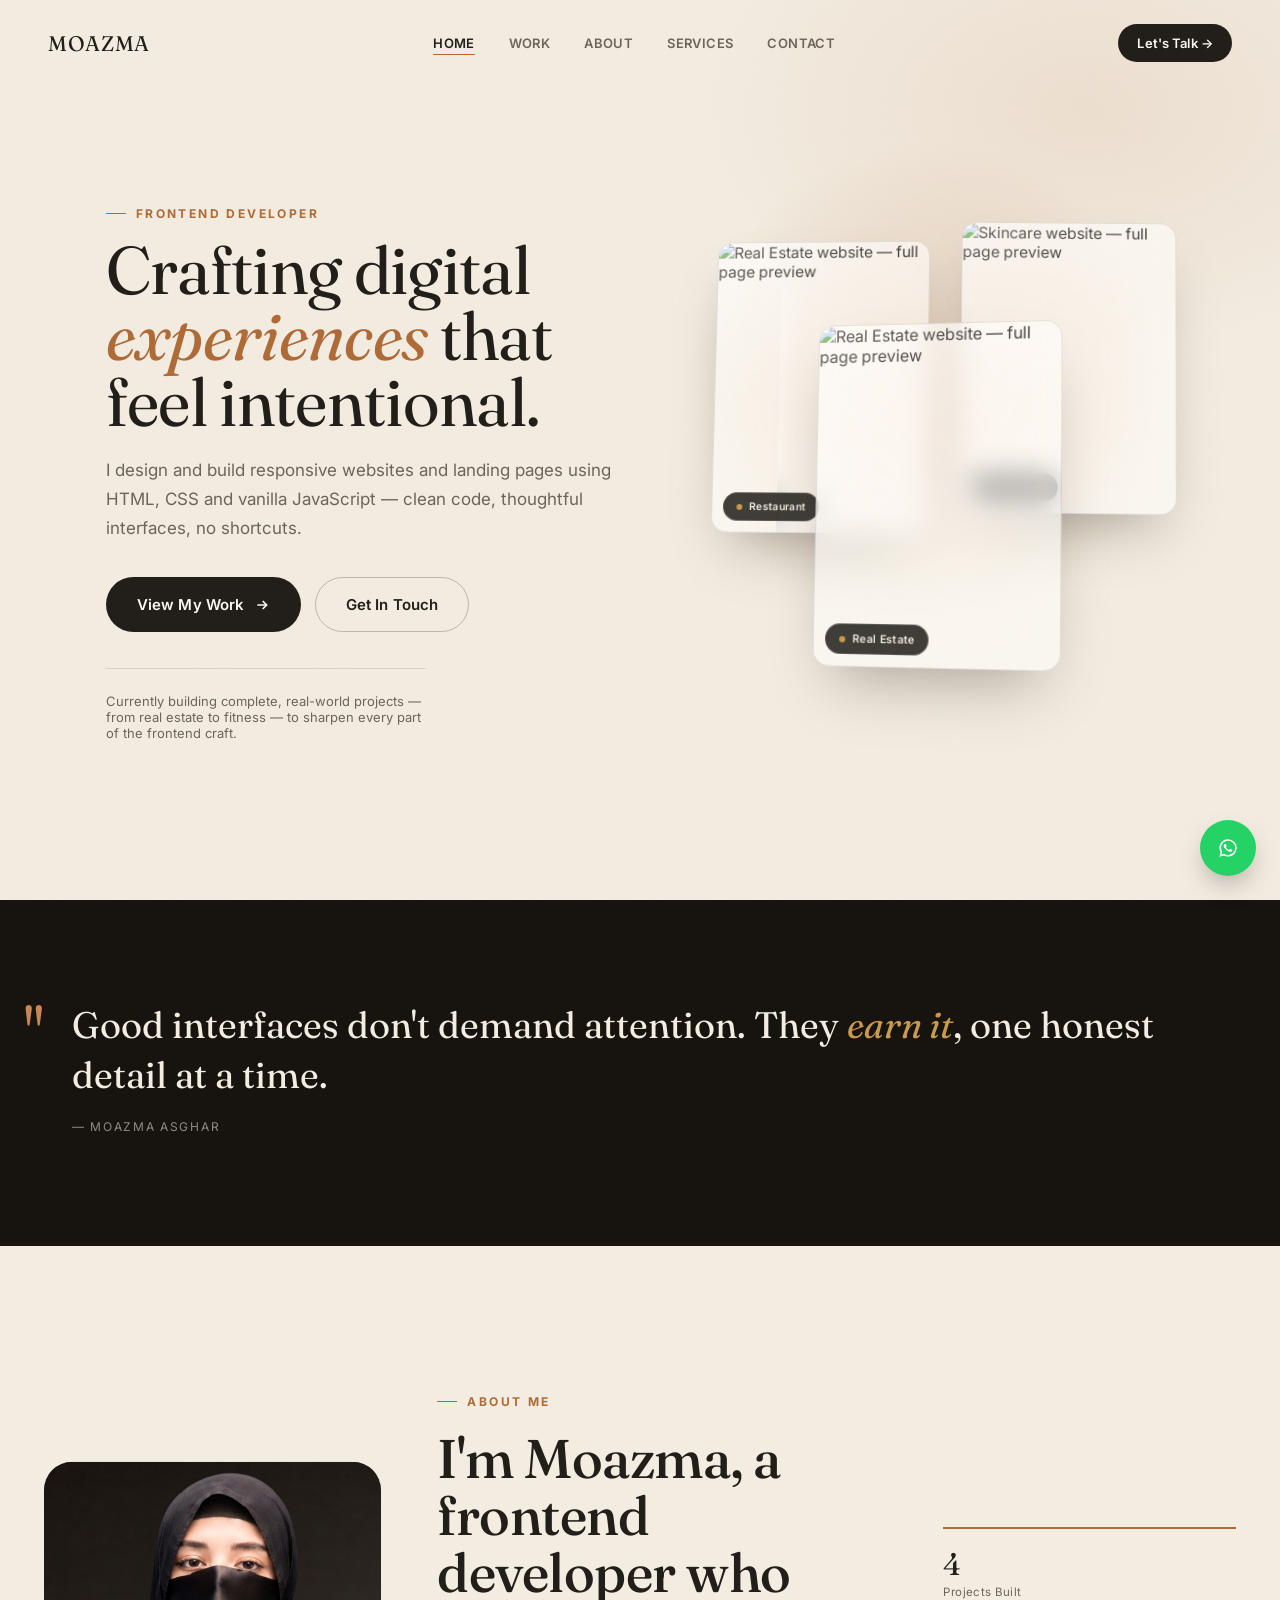
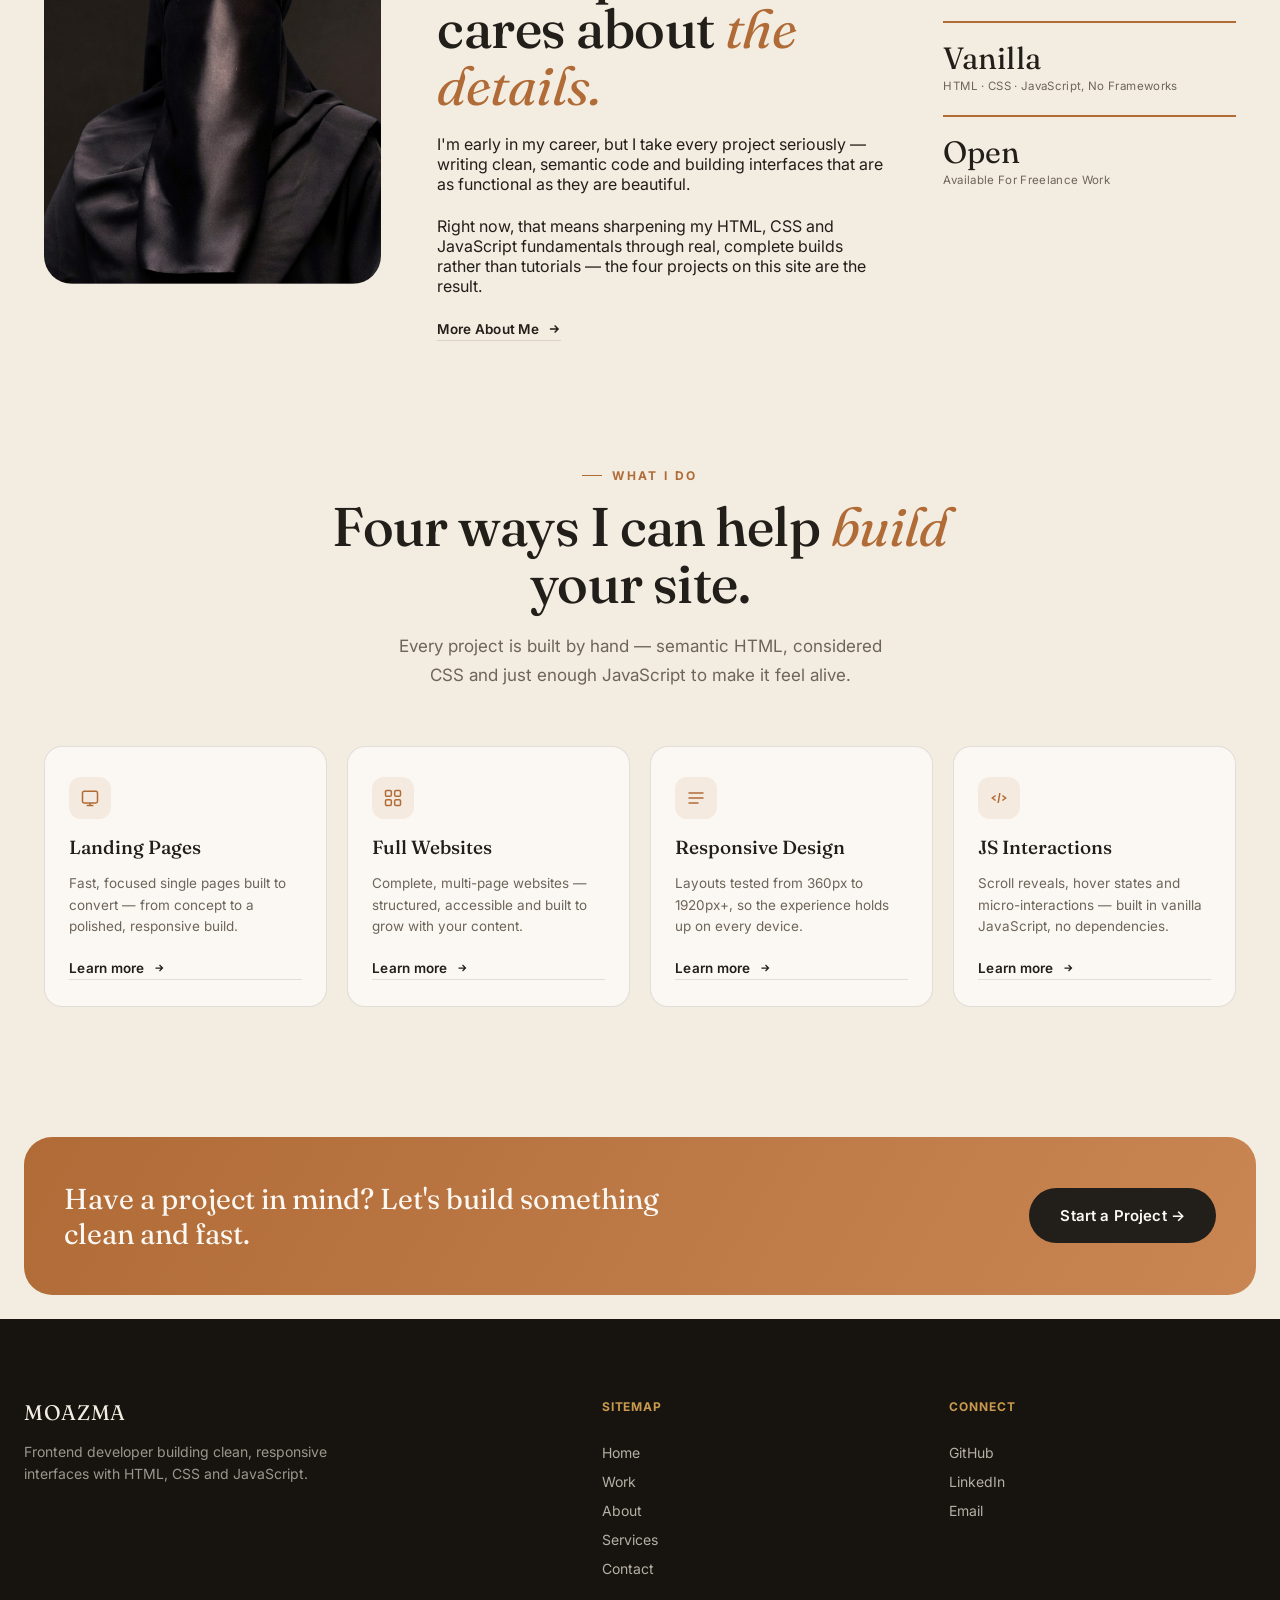
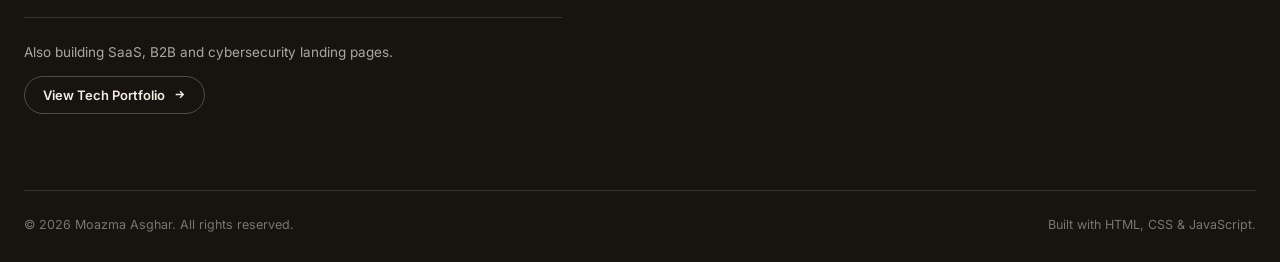
==== index.html @ b0ea9619 "Add files via upload" ====
<!DOCTYPE html>
<html lang="en">
<head>
<meta charset="UTF-8">
<meta name="viewport" content="width=device-width, initial-scale=1.0">
<title>Moazma Asghar — Frontend Developer</title>
<meta name="description" content="Moazma Asghar is a frontend developer building responsive websites and landing pages with HTML, CSS and vanilla JavaScript.">
<link rel="stylesheet" href="style.css">
</head>
<body>

<div class="grain" aria-hidden="true"></div>

<!-- ================= NAV ================= -->
<header class="nav" id="siteNav">
  <div class="nav__inner">
    <a href="index.html" class="nav__brand">MOAZMA</a>
    <nav class="nav__links">
      <a href="index.html" data-nav class="is-active">Home</a>
      <a href="work.html" data-nav>Work</a>
      <a href="about.html" data-nav>About</a>
      <a href="services.html" data-nav>Services</a>
      <a href="contact.html" data-nav>Contact</a>
    </nav>
    <div class="nav__actions">
      <a href="contact.html" class="btn btn--dark btn--sm">Let's Talk →</a>
      <button class="nav__burger" id="navBurger" aria-label="Toggle menu" aria-expanded="false"><span></span><span></span><span></span></button>
    </div>
  </div>
</header>

<div class="mobile-menu" id="mobileMenu">
  <nav>
    <a href="index.html" data-nav class="is-active">Home</a>
    <a href="work.html" data-nav>Work</a>
    <a href="about.html" data-nav>About</a>
    <a href="services.html" data-nav>Services</a>
    <a href="contact.html" data-nav>Contact</a>
  </nav>
</div>

<main>

  <!-- ================= HERO ================= -->
  <section class="hero" id="hero">
    <div class="hero__inner">
      <div class="hero__copy">
        <p class="eyebrow reveal">Frontend Developer</p>
        <h1 class="hero__title reveal">Crafting digital <em>experiences</em> that feel intentional.</h1>
        <p class="hero__sub reveal">
          I design and build responsive websites and landing pages using HTML, CSS and vanilla
          JavaScript — clean code, thoughtful interfaces, no shortcuts.
        </p>
        <div class="hero__cta reveal">
          <a href="work.html" class="btn btn--dark btn--lg">
            <span>View My Work</span>
            <svg width="16" height="16" viewBox="0 0 24 24" fill="none" stroke="currentColor" stroke-width="2.5"><path d="M5 12h14M13 6l6 6-6 6"/></svg>
          </a>
          <a href="contact.html" class="btn btn--outline btn--lg">Get In Touch</a>
        </div>
        <p class="hero__note reveal">Currently building complete, real-world projects — from real estate to fitness — to sharpen every part of the frontend craft.</p>
      </div>

      <!-- ================= PROJECT SHELF (hero visual) =================
           Replace each image src below with a full-page screenshot of
           the matching project. Recommended path structure:
           assets/img/hero/real-estate-full.jpg
           assets/img/hero/gym-full.jpg
           assets/img/hero/skincare-full.jpg
           A full-page screenshot (e.g. via the browser's "Capture full
           size screenshot" devtools option, or an extension like
           GoFullPage) works best — the script scrolls through it
           automatically once the image loads. -->
      <div class="hero__visual reveal">
        <div class="pshelf" id="pshelf">
          <div class="pshelf__glow" id="pshelfGlow" aria-hidden="true"></div>
          <div class="pshelf__group" id="pshelfGroup">

            <div class="pshelf__panel pshelf__panel--1">
              <div class="pshelf__viewport">
                <div class="pshelf__scroll" data-duration="5200" data-delay="0">
                  <img src="images/restaurant-landing-page.png" alt="Real Estate website — full page preview">
                </div>
              </div>
              <div class="pshelf__label"><span></span>Restaurant</div>
            </div>

            <div class="pshelf__panel pshelf__panel--2">
              <div class="pshelf__viewport">
                <div class="pshelf__scroll" data-duration="6500" data-delay="700">
                  <img src="images/real-estate-landing-page.png" alt="Real Estate website — full page preview">
                </div>
              </div>
              <div class="pshelf__label"><span></span>Real Estate</div>
            </div>

            <div class="pshelf__panel pshelf__panel--3">
              <div class="pshelf__viewport">
                <div class="pshelf__scroll" data-duration="7800" data-delay="1400">
                  <img src="images/skincare-landing-page.png" alt="Skincare website — full page preview">
                </div>
              </div>
              <div class="pshelf__label"><span></span>Skincare</div>
            </div>

          </div>
        </div>
      </div>
    </div>
  </section>

  <!-- ================= QUOTE ================= -->
  <section class="quote">
    <div class="quote__inner">
      <span class="quote__mark" aria-hidden="true">"</span>
      <div>
        <p class="quote__text reveal">Good interfaces don't demand attention. They <em>earn it</em>, one honest detail at a time.</p>
        <p class="quote__cite reveal">— Moazma Asghar</p>
      </div>
    </div>
  </section>

  <!-- ================= ABOUT PREVIEW ================= -->
  <section class="about-preview">
    <div class="about-preview__media reveal" data-parallax="0.12">
      <!-- Replace with your own photo -->
      <img src="images/about.jpg" alt="Portrait of Moazma Asghar">
      <div class="about-preview__frame" aria-hidden="true"></div>
    </div>

    <div class="about-preview__body">
      <p class="eyebrow reveal">About Me</p>
      <h2 class="section-title reveal">I'm Moazma, a frontend developer who cares about <em>the details.</em></h2>
      <p class="reveal">
        I'm early in my career, but I take every project seriously — writing clean, semantic
        code and building interfaces that are as functional as they are beautiful.
      </p>
      <p class="reveal">
        Right now, that means sharpening my HTML, CSS and JavaScript fundamentals through real,
        complete builds rather than tutorials — the four projects on this site are the result.
      </p>
      <a href="about.html" class="link-arrow reveal">
        More About Me
        <svg width="14" height="14" viewBox="0 0 24 24" fill="none" stroke="currentColor" stroke-width="2.5"><path d="M5 12h14M13 6l6 6-6 6"/></svg>
      </a>
    </div>

    <div class="about-preview__badges">
      <div class="badge reveal">
        <span class="badge__num">4</span>
        <span class="badge__label">Projects Built</span>
      </div>
      <div class="badge reveal">
        <span class="badge__num">Vanilla</span>
        <span class="badge__label">HTML · CSS · JavaScript, No Frameworks</span>
      </div>
      <div class="badge reveal">
        <span class="badge__num">Open</span>
        <span class="badge__label">Available For Freelance Work</span>
      </div>
    </div>
  </section>

  <!-- ================= SERVICES PREVIEW ================= -->
  <section class="services-preview">
    <div class="services-preview__head">
      <p class="eyebrow reveal">What I Do</p>
      <h2 class="section-title reveal">Four ways I can help <em>build</em> your site.</h2>
      <p class="section-desc reveal">Every project is built by hand — semantic HTML, considered CSS and just enough JavaScript to make it feel alive.</p>
    </div>

    <div class="service-grid">
      <article class="service-card reveal" data-tilt>
        <div class="service-card__icon" aria-hidden="true">
          <svg width="20" height="20" viewBox="0 0 24 24" fill="none" stroke="currentColor" stroke-width="1.8"><rect x="3" y="4" width="18" height="14" rx="2"/><path d="M8 21h8M12 18v3"/></svg>
        </div>
        <h3>Landing Pages</h3>
        <p>Fast, focused single pages built to convert — from concept to a polished, responsive build.</p>
        <a href="services.html" class="link-arrow service-card__link">Learn more <svg width="12" height="12" viewBox="0 0 24 24" fill="none" stroke="currentColor" stroke-width="2.5"><path d="M5 12h14M13 6l6 6-6 6"/></svg></a>
      </article>

      <article class="service-card reveal" data-tilt>
        <div class="service-card__icon" aria-hidden="true">
          <svg width="20" height="20" viewBox="0 0 24 24" fill="none" stroke="currentColor" stroke-width="1.8"><rect x="3" y="3" width="7" height="7" rx="1.5"/><rect x="14" y="3" width="7" height="7" rx="1.5"/><rect x="3" y="14" width="7" height="7" rx="1.5"/><rect x="14" y="14" width="7" height="7" rx="1.5"/></svg>
        </div>
        <h3>Full Websites</h3>
        <p>Complete, multi-page websites — structured, accessible and built to grow with your content.</p>
        <a href="services.html" class="link-arrow service-card__link">Learn more <svg width="12" height="12" viewBox="0 0 24 24" fill="none" stroke="currentColor" stroke-width="2.5"><path d="M5 12h14M13 6l6 6-6 6"/></svg></a>
      </article>

      <article class="service-card reveal" data-tilt>
        <div class="service-card__icon" aria-hidden="true">
          <svg width="20" height="20" viewBox="0 0 24 24" fill="none" stroke="currentColor" stroke-width="1.8"><path d="M3 12h18M3 6h18M3 18h12"/></svg>
        </div>
        <h3>Responsive Design</h3>
        <p>Layouts tested from 360px to 1920px+, so the experience holds up on every device.</p>
        <a href="services.html" class="link-arrow service-card__link">Learn more <svg width="12" height="12" viewBox="0 0 24 24" fill="none" stroke="currentColor" stroke-width="2.5"><path d="M5 12h14M13 6l6 6-6 6"/></svg></a>
      </article>

      <article class="service-card reveal" data-tilt>
        <div class="service-card__icon" aria-hidden="true">
          <svg width="20" height="20" viewBox="0 0 24 24" fill="none" stroke="currentColor" stroke-width="1.8"><path d="M8 9l-4 3 4 3M16 9l4 3-4 3M13 6l-2 12"/></svg>
        </div>
        <h3>JS Interactions</h3>
        <p>Scroll reveals, hover states and micro-interactions — built in vanilla JavaScript, no dependencies.</p>
        <a href="services.html" class="link-arrow service-card__link">Learn more <svg width="12" height="12" viewBox="0 0 24 24" fill="none" stroke="currentColor" stroke-width="2.5"><path d="M5 12h14M13 6l6 6-6 6"/></svg></a>
      </article>
    </div>
  </section>

  <!-- ================= CTA ================= -->
  <div class="cta-band reveal">
    <p class="cta-band__text">Have a project in mind? Let's build something clean and fast.</p>
    <a href="contact.html" class="btn btn--dark btn--lg">Start a Project →</a>
  </div>

</main>

<!-- ================= FOOTER ================= -->
<footer class="footer">
  <div class="footer__top">
    <div class="footer__brand">
      <a href="index.html" class="nav__brand">MOAZMA</a>
      <p>Frontend developer building clean, responsive interfaces with HTML, CSS and JavaScript.</p>
    </div>
    <div class="footer__col">
      <h4>Sitemap</h4>
      <a href="index.html">Home</a>
      <a href="work.html">Work</a>
      <a href="about.html">About</a>
      <a href="services.html">Services</a>
      <a href="contact.html">Contact</a>
    </div>
    <div class="footer__col">
      <h4>Connect</h4>
      <a href="https://github.com/moazmawebdev" target="_blank" rel="noopener noreferrer">
    GitHub
</a>

<a href="https://www.linkedin.com/in/moazmawebdev/" target="_blank" rel="noopener noreferrer">
    LinkedIn</a>
<a href="mailto:maozmawevdev@gmail.com">
    Email</a>
    </div>
    <!-- ============================================================
     FOOTER CROSS-LINK — mentions the tech/SaaS portfolio
     Insert this <div> between the closing </div> of .footer__top
     and the opening <div class="footer__bottom"> in EVERY page's
     footer (index.html, work.html, about.html, services.html,
     contact.html) so it's visible site-wide.

     Replace the href below with your real tech portfolio URL.
     ============================================================ -->

<div class="footer-crosslink">
  <p class="footer-crosslink__text">Also building SaaS, B2B and cybersecurity landing pages.</p>
  <a href="https://moazmawebdev.github.io/Portfolio-website/" class="footer-crosslink__link" id="footerCrosslink" target="_blank" rel="noopener">
    <span class="footer-crosslink__link-inner">
      View Tech Portfolio
      <svg width="13" height="13" viewBox="0 0 24 24" fill="none" stroke="currentColor" stroke-width="2.5"><path d="M5 12h14M13 6l6 6-6 6"/></svg>
    </span>
  </a>
</div>

<link rel="stylesheet" href="footer-crosslink.css">
<script src="footer-crosslink.js" defer></script>
  </div>
  <div class="footer__bottom">
    <span>© 2026 Moazma Asghar. All rights reserved.</span>
    <span>Built with HTML, CSS &amp; JavaScript.</span>
  </div>
</footer>

<!-- Replace 92XXXXXXXXXX with your real WhatsApp number, country code first, no + or spaces -->
<a href="https://wa.me/923052177831?text=Hi%20Moazma%2C%20I%27d%20like%20to%20talk%20about%20a%20project." class="whatsapp-float" target="_blank" rel="noopener" aria-label="Chat on WhatsApp">
  <svg width="26" height="26" viewBox="0 0 24 24" fill="currentColor"><path d="M17.6 6.32A7.85 7.85 0 0 0 12.05 4a7.94 7.94 0 0 0-6.9 11.9L4 20l4.2-1.1a7.9 7.9 0 0 0 3.85 1h.01a7.94 7.94 0 0 0 5.54-13.58zM12.06 18.4h-.01a6.58 6.58 0 0 1-3.36-.92l-.24-.14-2.5.66.67-2.44-.16-.25a6.6 6.6 0 1 1 12.24-3.5 6.56 6.56 0 0 1-6.64 6.59zm3.6-4.94c-.2-.1-1.17-.58-1.35-.64-.18-.07-.31-.1-.44.1-.13.19-.5.64-.62.78-.11.13-.23.15-.42.05a5.4 5.4 0 0 1-1.6-.99 6 6 0 0 1-1.1-1.37c-.12-.2-.01-.3.09-.4.09-.09.2-.23.3-.35.1-.11.13-.19.2-.32.06-.13.03-.24-.02-.34-.05-.1-.44-1.06-.6-1.45-.16-.38-.32-.33-.44-.33h-.38c-.13 0-.34.05-.52.24-.18.19-.68.66-.68 1.62s.7 1.88.8 2.01c.1.13 1.38 2.11 3.36 2.96.47.2.83.32 1.12.41.47.15.9.13 1.24.08.38-.06 1.17-.48 1.33-.94.16-.46.16-.86.11-.94-.05-.08-.18-.13-.38-.23z"/></svg>
</a>
<script src="script.js"></script>
</body>
</html>
---- style.css ----
/* ============================================================
   MOAZMA — Frontend Developer Portfolio
   Shared stylesheet (all pages)
   ============================================================ */

/* ---- Fonts ---- */
@import url('https://fonts.googleapis.com/css2?family=Fraunces:ital,wght@0,300;0,400;0,500;0,600;1,400;1,500&family=Inter:wght@400;500;600;700&display=swap');

/* ============================================================
   Tokens
   ============================================================ */
:root{
  --cream:      #F3ECE1;
  --cream-2:    #EAE0D0;
  --paper:      #FBF8F3;
  --ink:        #221E19;
  --ink-dim:    #6E655A;
  --charcoal:   #17140F;
  --charcoal-2: #201B15;
  --line:       rgba(34,30,25,0.12);
  --line-dark:  rgba(243,236,225,0.14);
  --clay:       #B06B37;
  --clay-2:     #C98653;
  --brass:      #8A7B4D;
  --gold:       #C99A4D;

  --font-display: 'Fraunces', serif;
  --font-body:    'Inter', sans-serif;

  --container: 1240px;
  --radius-sm: 10px;
  --radius-md: 18px;
  --radius-lg: 28px;

  --ease-out: cubic-bezier(.16,1,.3,1);
}

*,*::before,*::after{ box-sizing:border-box; }
html{ scroll-behavior:smooth; }
@media (prefers-reduced-motion: reduce){
  html{ scroll-behavior:auto; }
  *,*::before,*::after{ animation-duration:.001ms!important; animation-iteration-count:1!important; transition-duration:.001ms!important; scroll-behavior:auto!important; }
}

body{
  margin:0;
  background: var(--cream);
  color: var(--ink);
  font-family: var(--font-body);
  -webkit-font-smoothing: antialiased;
  overflow-x: hidden;
}
img{ max-width:100%; display:block; }
a{ color:inherit; text-decoration:none; }
ul{ list-style:none; margin:0; padding:0; }
button{ font-family:inherit; cursor:pointer; }
input,textarea{ font-family:inherit; }
::selection{ background: var(--clay); color: var(--paper); }
:focus-visible{ outline:2px solid var(--clay); outline-offset:3px; border-radius:4px; }

.grain{
  position:fixed; inset:0; z-index:999; pointer-events:none;
  opacity:.035; mix-blend-mode:multiply;
  background-image:url("data:image/svg+xml,%3Csvg xmlns='http://www.w3.org/2000/svg' width='120' height='120'%3E%3Cfilter id='n'%3E%3CfeTurbulence type='fractalNoise' baseFrequency='0.9' numOctaves='2' stitchTiles='stitch'/%3E%3C/filter%3E%3Crect width='100%25' height='100%25' filter='url(%23n)'/%3E%3C/svg%3E");
}

/* ============================================================
   Type helpers
   ============================================================ */
.eyebrow{
  font-family:var(--font-body); font-weight:700; font-size:12px;
  letter-spacing:.2em; text-transform:uppercase; color:var(--clay);
  margin:0 0 16px; display:flex; align-items:center; gap:10px;
}
.eyebrow::before{ content:''; width:20px; height:1px; background:var(--clay); }
.eyebrow--light{ color:var(--gold); }

.section-title{
  font-family:var(--font-display); font-weight:500; font-style:normal;
  line-height:1.04; letter-spacing:-0.01em;
  font-size:clamp(2rem,4.6vw,3.4rem);
  margin:0 0 20px; color:var(--ink);
}
.section-title em{ font-style:italic; font-weight:400; color:var(--clay); }
.section-title--light{ color:var(--cream); }
.section-title--light em{ color:var(--gold); }

.section-desc{ font-size:clamp(15px,1.5vw,17px); line-height:1.7; color:var(--ink-dim); max-width:46ch; margin:0; }
.section-desc--light{ color:rgba(243,236,225,0.72); }

/* ============================================================
   Buttons
   ============================================================ */
.btn{
  display:inline-flex; align-items:center; justify-content:center; gap:9px;
  font-weight:600; font-size:14px; letter-spacing:.01em;
  border-radius:999px; padding:15px 26px; border:1px solid transparent;
  transition:transform .35s var(--ease-out), background .3s ease, border-color .3s ease;
  white-space:nowrap;
}
.btn svg{ transition:transform .3s var(--ease-out); }
.btn:hover svg{ transform:translateX(3px); }
.btn:active{ transform:scale(.96); }

.btn--dark{ background:var(--ink); color:var(--paper); }
.btn--dark:hover{ background:var(--charcoal); transform:translateY(-2px); }

.btn--outline{ border-color:rgba(34,30,25,0.25); color:var(--ink); background:transparent; }
.btn--outline:hover{ border-color:var(--ink); background:rgba(34,30,25,0.05); transform:translateY(-2px); }

.btn--outline-light{ border-color:rgba(243,236,225,0.3); color:var(--cream); background:transparent; }
.btn--outline-light:hover{ border-color:var(--cream); background:rgba(243,236,225,0.08); transform:translateY(-2px); }

.btn--clay{ background:var(--clay); color:var(--paper); }
.btn--clay:hover{ background:var(--clay-2); transform:translateY(-2px); }

.btn--sm{ padding:10px 18px; font-size:13px; }
.btn--lg{ padding:17px 30px; font-size:15px; }

.link-arrow{ display:inline-flex; align-items:center; gap:8px; font-weight:600; font-size:13.5px; letter-spacing:.02em; color:var(--ink); position:relative; }
.link-arrow svg{ transition:transform .3s var(--ease-out); }
.link-arrow:hover svg{ transform:translateX(4px); }
.link-arrow::after{ content:''; position:absolute; left:0; bottom:-4px; width:100%; height:1px; background:var(--line); }

/* ============================================================
   Nav
   ============================================================ */
.nav{
  position:fixed; top:0; left:0; right:0; z-index:500;
  padding:24px 0;
  transition:padding .4s var(--ease-out), background .4s ease, border-color .4s ease, backdrop-filter .4s ease;
  border-bottom:1px solid transparent;
}
.nav.is-scrolled{
  padding:14px 0; background:rgba(243,236,225,0.85);
  backdrop-filter:blur(14px) saturate(140%); -webkit-backdrop-filter:blur(14px) saturate(140%);
  border-bottom-color:var(--line);
}
.nav__inner{ max-width:var(--container); margin:0 auto; padding:0 28px; display:flex; align-items:center; justify-content:space-between; gap:24px; }
.nav__brand{ font-family:var(--font-display); font-size:21px; letter-spacing:.03em; display:flex; align-items:center; gap:6px; flex-shrink:0; }
.nav__brand-dot{ color:var(--clay); font-size:13px; }

.nav__links{ display:flex; align-items:center; gap:34px; }
.nav__links a{ font-size:13px; font-weight:600; letter-spacing:.03em; text-transform:uppercase; color:var(--ink-dim); position:relative; padding:4px 0; transition:color .25s ease; }
.nav__links a::after{ content:''; position:absolute; left:0; bottom:0; width:0; height:1px; background:var(--clay); transition:width .3s var(--ease-out); }
.nav__links a:hover,.nav__links a.is-active{ color:var(--ink); }
.nav__links a:hover::after,.nav__links a.is-active::after{ width:100%; }

.nav__actions{ display:flex; align-items:center; gap:14px; }
.nav__burger{ display:none; flex-direction:column; gap:5px; background:none; border:none; padding:6px; z-index:600; }
.nav__burger span{ width:22px; height:2px; background:var(--ink); transition:all .35s var(--ease-out); }
.nav__burger.is-open span:nth-child(1){ transform:translateY(7px) rotate(45deg); }
.nav__burger.is-open span:nth-child(2){ opacity:0; }
.nav__burger.is-open span:nth-child(3){ transform:translateY(-7px) rotate(-45deg); }

.mobile-menu{
  position:fixed; inset:0; background:var(--charcoal); z-index:450;
  display:flex; flex-direction:column; align-items:flex-start; justify-content:center; gap:40px;
  padding:40px 32px; transform:translateY(-100%); transition:transform .5s var(--ease-out);
}
.mobile-menu.is-open{ transform:translateY(0); }
.mobile-menu nav{ display:flex; flex-direction:column; gap:20px; }
.mobile-menu nav a{ font-family:var(--font-display); font-size:clamp(28px,8vw,40px); color:var(--cream); }
.mobile-menu nav a.is-active{ color:var(--gold); }

/* ============================================================
   Reveal on scroll
   ============================================================ */
.reveal{ opacity:0; transform:translateY(26px); transition:opacity .8s var(--ease-out), transform .8s var(--ease-out); }
.reveal.is-visible{ opacity:1; transform:translateY(0); }

/* ============================================================
   Hero (Home)
   ============================================================ */
.hero{
  position:relative; min-height:100svh;
  display:flex; align-items:center;
  padding:120px 24px 60px; overflow:hidden;
  background:
    radial-gradient(ellipse 50% 45% at 85% 12%, rgba(176,107,55,0.10), transparent 60%),
    var(--cream);
}
.hero__inner{
  position:relative; z-index:2; max-width:var(--container); margin:0 auto;
  display:grid; grid-template-columns:1.05fr .95fr; gap:40px; align-items:center;
}
.hero__copy{ max-width:540px; }
.hero__title{
  font-family:var(--font-display); font-weight:400; line-height:.98; letter-spacing:-0.01em;
  font-size:clamp(2.4rem,5.4vw,4.2rem); margin:0 0 22px; color:var(--ink);
}
.hero__title em{ font-style:italic; color:var(--clay); }
.hero__sub{ font-size:clamp(15px,1.5vw,17px); color:var(--ink-dim); line-height:1.7; max-width:46ch; margin:0 0 34px; }
.hero__cta{ display:flex; align-items:center; gap:14px; flex-wrap:wrap; margin-bottom:36px; }
.hero__note{ font-size:13px; color:var(--ink-dim); padding-top:24px; border-top:1px solid var(--line); max-width:40ch; }

/* ---- pshelf hero visual, reskinned to warm palette ---- */
.pshelf{
  --p-glass:rgba(255,255,255,0.55); --p-line:rgba(34,30,25,0.10);
  --p-ink:#221E19; --p-glow-1:rgba(176,107,55,0.22); --p-glow-2:rgba(138,123,77,0.14);
  position:relative; width:100%; height:560px; perspective:1400px;
  display:flex; align-items:center; justify-content:center;
}
.pshelf__glow{
  position:absolute; inset:-20%; pointer-events:none; z-index:0;
  background:radial-gradient(440px circle at var(--gx,50%) var(--gy,38%), var(--p-glow-1), transparent 55%);
  transition:background .4s ease;
}
.pshelf__group{
  position:relative; width:100%; height:100%; transform-style:preserve-3d;
  transform:rotateY(-9deg) rotateX(5deg); transition:transform .5s var(--ease-out); will-change:transform;
}
.pshelf__panel{
  position:absolute; width:220px; height:300px; border-radius:16px;
  background:var(--p-glass); border:1px solid var(--p-line);
  backdrop-filter:blur(14px) saturate(140%); -webkit-backdrop-filter:blur(14px) saturate(140%);
  box-shadow:0 30px 55px -22px rgba(34,25,15,0.35); overflow:hidden; transform-style:preserve-3d;
}
.pshelf__panel--1{ left:4%;  top:6%;  transform:translateZ(0px)   rotateY(4deg);  z-index:3; }
.pshelf__panel--2{ left:29%; top:24%; transform:translateZ(65px)  rotateY(-2deg); z-index:4; width:238px; height:330px; }
.pshelf__panel--3{ left:55%; top:2%;  transform:translateZ(-38px) rotateY(8deg);  z-index:2; }
.pshelf__panel::after{ content:''; position:absolute; inset:0; background:linear-gradient(155deg, rgba(255,255,255,0.35), transparent 45%); pointer-events:none; }
.pshelf__viewport{ position:absolute; inset:0; overflow:hidden; border-radius:inherit; }
.pshelf__scroll{ position:absolute; left:0; top:0; width:100%; will-change:transform; }
.pshelf__scroll img{ display:block; width:100%; height:auto; }
.pshelf__label{
  position:absolute; left:11px; bottom:11px; z-index:5;
  background:rgba(23,20,15,0.82); backdrop-filter:blur(8px);
  border:1px solid rgba(243,236,225,0.14); border-radius:999px; padding:7px 13px;
  font-size:10.5px; font-weight:600; letter-spacing:.03em; color:var(--cream);
  display:flex; align-items:center; gap:7px;
}
.pshelf__label span{ width:6px; height:6px; border-radius:50%; background:var(--gold); }
@keyframes pshelf-drift{ 0%,100%{ transform:translateY(0); } 50%{ transform:translateY(-8px); } }
.pshelf__panel--1{ animation:pshelf-drift 7s ease-in-out infinite; }
.pshelf__panel--2{ animation:pshelf-drift 8.5s ease-in-out infinite; animation-delay:-2s; }
.pshelf__panel--3{ animation:pshelf-drift 6.5s ease-in-out infinite; animation-delay:-4s; }

/* ============================================================
   Quote band
   ============================================================ */
.quote{
  background:var(--charcoal); color:var(--cream);
  padding:100px 24px; position:relative; overflow:hidden;
}
.quote__inner{ max-width:var(--container); margin:0 auto; display:flex; align-items:flex-start; gap:28px; }
.quote__mark{ font-family:var(--font-display); font-size:64px; color:var(--clay-2); line-height:1; flex-shrink:0; }
.quote__text{ font-family:var(--font-display); font-weight:400; font-size:clamp(1.5rem,3.2vw,2.3rem); line-height:1.35; margin:0 0 20px; }
.quote__text em{ font-style:italic; color:var(--gold); }
.quote__cite{ font-size:12px; letter-spacing:.14em; text-transform:uppercase; color:rgba(243,236,225,0.55); }

/* ============================================================
   About preview (Home)
   ============================================================ */
.about-preview{ padding:130px 24px; max-width:var(--container); margin:0 auto; display:grid; grid-template-columns:.75fr 1fr .65fr; gap:56px; align-items:center; }
.about-preview__media{ position:relative; border-radius:var(--radius-lg); overflow:hidden; aspect-ratio:4/5; }
.about-preview__media img{ width:100%; height:100%; object-fit:cover; filter:sepia(.12) saturate(1.05) contrast(1.03); }
.about-preview__frame{ position:absolute; inset:0; border-radius:var(--radius-lg); border:1px solid rgba(34,30,25,0.10); }
.about-preview__body p{ margin:18px 0 22px; }
.about-preview__badges{ display:flex; flex-direction:column; gap:22px; }
.badge{ display:flex; flex-direction:column; gap:2px; padding-top:16px; border-top:2px solid var(--clay); }
.badge__num{ font-family:var(--font-display); font-size:clamp(1.5rem,2.4vw,2rem); color:var(--ink); }
.badge__label{ font-size:11.5px; color:var(--ink-dim); letter-spacing:.03em; }

/* ============================================================
   Services preview / grid (shared with services page)
   ============================================================ */
.services-preview{ padding:0 24px 130px; max-width:var(--container); margin:0 auto; }
.services-preview__head{ max-width:640px; margin:0 auto 56px; text-align:center; }
.services-preview__head .eyebrow{ justify-content:center; }
.services-preview__head .section-desc{ margin:0 auto; }

.service-grid{ display:grid; grid-template-columns:repeat(4,1fr); gap:20px; }
.service-card{
  background:var(--paper); border:1px solid var(--line); border-radius:var(--radius-md);
  padding:30px 24px; display:flex; flex-direction:column; gap:14px;
  transition:transform .4s var(--ease-out), border-color .3s ease, box-shadow .3s ease;
}
.service-card:hover{ transform:translateY(-6px); border-color:rgba(176,107,55,0.35); box-shadow:0 24px 46px -26px rgba(34,25,15,0.3); }
.service-card__icon{ width:42px; height:42px; border-radius:12px; background:rgba(176,107,55,0.10); display:flex; align-items:center; justify-content:center; color:var(--clay); }
.service-card h3{ font-family:var(--font-display); font-weight:500; font-size:19px; margin:2px 0 0; color:var(--ink); }
.service-card p{ font-size:13.5px; color:var(--ink-dim); line-height:1.6; margin:0; }
.service-card__list{ display:flex; flex-direction:column; gap:8px; margin-top:4px; }
.service-card__list li{ font-size:13px; color:var(--ink-dim); display:flex; align-items:center; gap:8px; }
.service-card__list li::before{ content:''; width:5px; height:5px; border-radius:50%; background:var(--clay); flex-shrink:0; }
.service-card__link{ margin-top:auto; padding-top:8px; }

/* ============================================================
   TECH PORTFOLIO BANNER — scoped styles (services.html only)
   A dark panel deliberately distinct from the cream service
   cards around it, so it reads as "a different offering" rather
   than a fifth service card. Uses existing tokens from style.css.
   ============================================================ */

.tech-banner{
  position: relative;
  max-width: var(--container);
  margin: 20px auto 60px;
  padding: 54px 44px;
  border-radius: var(--radius-lg);
  background: var(--charcoal);
  overflow: hidden;
  display: flex;
  align-items: center;
  justify-content: space-between;
  gap: 36px;
  flex-wrap: wrap;
}

.tech-banner__glow{
  position: absolute; inset: -20%;
  background: radial-gradient(420px circle at var(--tgx,20%) var(--tgy,40%), rgba(201,154,77,0.16), transparent 60%);
  pointer-events: none;
  transition: background .4s ease;
}

.tech-banner__body{ position: relative; z-index: 1; max-width: 560px; }
.tech-banner__title{
  font-family: var(--font-display); font-weight: 500; font-style: normal;
  font-size: clamp(1.4rem, 2.6vw, 1.9rem); line-height: 1.2;
  color: var(--cream); margin: 0 0 12px;
}
.tech-banner__desc{ font-size: 14.5px; line-height: 1.65; color: rgba(243,236,225,0.68); margin: 0; }

.tech-banner__cta{ position: relative; z-index: 1; flex-shrink: 0; }
.tech-banner__cta-inner{
  display: inline-flex; align-items: center; gap: 9px;
  transform: translate(0,0);   /* JS nudges this on hover ("magnetic" effect) */
  transition: transform .2s var(--ease-out);
}

/* ============================================================
   CTA band
   ============================================================ */
.cta-band{
  margin:0 24px 24px; border-radius:var(--radius-lg);
  background:linear-gradient(120deg, var(--clay), var(--clay-2));
  padding:44px 40px; display:flex; align-items:center; justify-content:space-between; gap:24px; flex-wrap:wrap;
}
.cta-band__text{ font-family:var(--font-display); font-size:clamp(1.3rem,2.6vw,1.8rem); color:var(--paper); margin:0; max-width:32ch; }

/* ============================================================
   Footer
   ============================================================ */
.footer{ background:var(--charcoal); color:var(--cream); padding:80px 24px 30px; }
.footer__top{ max-width:var(--container); margin:0 auto; display:grid; grid-template-columns:1.4fr .8fr .8fr; gap:40px; padding-bottom:50px; }
.footer__brand p{ color:rgba(243,236,225,0.6); font-size:14px; line-height:1.6; margin:16px 0 0; max-width:34ch; }
.footer__col h4{ font-size:12px; text-transform:uppercase; letter-spacing:.08em; color:var(--gold); margin:0 0 18px; }
.footer__col{ display:flex; flex-direction:column; gap:12px; }
.footer__col a{ color:rgba(243,236,225,0.72); font-size:14px; transition:color .25s ease; width:fit-content; }
.footer__col a:hover{ color:var(--gold); }
.footer__bottom{ max-width:var(--container); margin:0 auto; padding-top:26px; border-top:1px solid var(--line-dark); display:flex; flex-wrap:wrap; gap:10px; justify-content:space-between; font-size:12.5px; color:rgba(243,236,225,0.45); }

/* ============================================================
   Work page
   ============================================================ */
.page-hero{ padding:150px 24px 70px; max-width:var(--container); margin:0 auto; }
.page-hero__row{ display:flex; justify-content:space-between; align-items:flex-end; gap:30px; flex-wrap:wrap; }
.page-hero .section-title{ margin-bottom:14px; }
.page-hero__count{ font-family:var(--font-display); font-size:15px; color:var(--ink-dim); flex-shrink:0; padding-bottom:6px; }

.work-grid{ max-width:var(--container); margin:0 auto; padding:0 24px 140px; display:flex; flex-direction:column; gap:0; }
.project-card{
  display:grid; grid-template-columns:.85fr 1fr; gap:50px; align-items:center;
  padding:60px 0; border-top:1px solid var(--line);
}
.work-grid .project-card:last-child{ border-bottom:1px solid var(--line); }
.project-card:nth-child(even){ grid-template-columns:1fr .85fr; }
.project-card:nth-child(even) .project-card__media{ order:2; }
.project-card__index{ font-family:var(--font-display); font-size:15px; color:var(--clay); margin:0 0 10px; }
.project-card__body h3{ font-family:var(--font-display); font-weight:500; font-size:clamp(1.6rem,2.8vw,2.2rem); margin:0 0 14px; }
.project-card__body p{ color:var(--ink-dim); line-height:1.7; margin:0 0 20px; max-width:48ch; }
.project-card__tags{ display:flex; flex-wrap:wrap; gap:8px; margin-bottom:22px; }
.project-card__tags span{ font-size:11.5px; font-weight:600; letter-spacing:.03em; text-transform:uppercase; color:var(--ink-dim); border:1px solid var(--line); border-radius:999px; padding:5px 12px; }

.project-card__media{ position:relative; border-radius:var(--radius-lg); overflow:hidden; height:340px; }
.project-card__media img{ width:100%; height:100%; object-fit:cover; transition:transform .7s var(--ease-out); filter:sepia(.1) saturate(1.05) contrast(1.02); }
.project-card:hover .project-card__media img{ transform:scale(1.06); }
.project-card__media::after{ content:''; position:absolute; inset:0; border-radius:inherit; border:1px solid rgba(34,30,25,0.08); pointer-events:none; }

/* ============================================================
   About page
   ============================================================ */
.about-hero{ padding:150px 24px 40px; max-width:var(--container); margin:0 auto; display:grid; grid-template-columns:1fr .8fr; gap:50px; align-items:end; }
.about-hero .section-title{ margin-bottom:0; }

.about-body{ max-width:var(--container); margin:0 auto; padding:60px 24px 130px; display:grid; grid-template-columns:.8fr 1fr; gap:64px; }
.about-body__media{ position:sticky; top:120px; align-self:start; }
.about-body__media img{ width:100%; border-radius:var(--radius-lg); aspect-ratio:4/5; object-fit:cover; filter:sepia(.12) saturate(1.05) contrast(1.03); }
.about-body__content p{ font-size:16px; line-height:1.8; color:var(--ink-dim); margin:0 0 22px; max-width:62ch; }
.about-body__content h3{ font-family:var(--font-display); font-weight:500; font-size:22px; margin:44px 0 18px; color:var(--ink); }

.approach-list{ display:flex; flex-direction:column; gap:22px; }
.approach-list li{ display:flex; gap:18px; padding-bottom:22px; border-bottom:1px solid var(--line); }
.approach-list li:last-child{ border-bottom:none; padding-bottom:0; }
.approach-list__num{ font-family:var(--font-display); font-size:20px; color:var(--clay); flex-shrink:0; width:34px; }
.approach-list h4{ font-size:15.5px; margin:0 0 6px; color:var(--ink); }
.approach-list p{ font-size:13.5px; margin:0; color:var(--ink-dim); line-height:1.6; }

.tool-grid{ display:grid; grid-template-columns:repeat(3,1fr); gap:12px; }
.tool-chip{ display:flex; align-items:center; gap:10px; border:1px solid var(--line); border-radius:12px; padding:14px 16px; font-size:13.5px; font-weight:600; color:var(--ink); }
.tool-chip span{ width:7px; height:7px; border-radius:50%; background:var(--clay); flex-shrink:0; }

/* ============================================================
   Services page
   ============================================================ */
.services-page-grid{ max-width:var(--container); margin:0 auto; padding:60px 24px 140px; display:grid; grid-template-columns:repeat(2,1fr); gap:20px; }
.services-page-grid .service-card{ padding:36px 30px; }

/* ============================================================
   Contact page
   ============================================================ */
.contact-hero{ padding:150px 24px 30px; max-width:900px; margin:0 auto; text-align:center; }
.contact-hero .section-title{ margin:0 auto 18px; }
.contact-hero .section-desc{ margin:0 auto; }

.contact-body{ max-width:var(--container); margin:0 auto; padding:70px 24px 140px; display:grid; grid-template-columns:.9fr 1.1fr; gap:60px; }
.contact-info{ display:flex; flex-direction:column; gap:30px; }
.contact-info__item h4{ font-size:11.5px; text-transform:uppercase; letter-spacing:.1em; color:var(--clay); margin:0 0 8px; }
.contact-info__item p, .contact-info__item a{ font-size:16px; color:var(--ink); line-height:1.6; }
.contact-info__item a:hover{ color:var(--clay); }
.contact-availability{ display:inline-flex; align-items:center; gap:8px; font-size:13px; font-weight:600; color:var(--ink); border:1px solid var(--line); border-radius:999px; padding:9px 16px; width:fit-content; }
.contact-availability span{ width:7px; height:7px; border-radius:50%; background:#5C8A5A; }

.contact-form{ display:flex; flex-direction:column; gap:20px; }
.form-row{ display:grid; grid-template-columns:1fr 1fr; gap:20px; }
.form-field{ display:flex; flex-direction:column; gap:8px; }
.form-field label{ font-size:12.5px; font-weight:600; letter-spacing:.03em; text-transform:uppercase; color:var(--ink-dim); }
.form-field input, .form-field textarea{
  background:var(--paper); border:1px solid var(--line); border-radius:12px; padding:14px 16px;
  font-size:15px; color:var(--ink); transition:border-color .25s ease;
}
.form-field input:focus, .form-field textarea:focus{ outline:none; border-color:var(--clay); }
.form-field textarea{ resize:vertical; min-height:130px; }
.form-error{ font-size:12px; color:#B0432F; min-height:14px; }
.contact-form__submit{ align-self:flex-start; margin-top:6px; }
.form-status{ font-size:13.5px; color:var(--clay); min-height:18px; }

/* ============================================================
   Floating WhatsApp button (sticky, all pages)
   ============================================================ */
.whatsapp-float{
  position:fixed; right:24px; bottom:24px; z-index:600;
  width:56px; height:56px; border-radius:50%;
  background:#25D366; color:#fff;
  display:flex; align-items:center; justify-content:center;
  box-shadow:0 12px 28px -8px rgba(0,0,0,0.35);
  transition:transform .3s var(--ease-out), box-shadow .3s ease;
}
.whatsapp-float:hover{ transform:translateY(-3px) scale(1.05); box-shadow:0 16px 34px -8px rgba(0,0,0,0.4); }
@keyframes whatsapp-pulse{ 0%,100%{ box-shadow:0 0 0 0 rgba(37,211,102,0.35); } 50%{ box-shadow:0 0 0 10px rgba(37,211,102,0); } }
.whatsapp-float{ animation:whatsapp-pulse 2.6s ease-out infinite; }

/* ============================================================
   FOOTER CROSS-LINK — scoped styles
   Sits between .footer__top and .footer__bottom, full width,
   inside the existing .footer (dark) container. Uses the same
   --clay / --gold tokens already defined in style.css.
   ============================================================ */

.footer-crosslink{
  max-width: var(--container);
  margin: 0 auto;
  padding: 26px 0;
  border-top: 1px solid var(--line-dark);
  display: flex;
  align-items: center;
  justify-content: space-between;
  gap: 16px;
  flex-wrap: wrap;
}

.footer-crosslink__text{
  margin: 0;
  font-size: 13.5px;
  color: rgba(243,236,225,0.68);
}

.footer-crosslink__link{
  display: inline-block;
  border: 1px solid rgba(243,236,225,0.25);
  border-radius: 999px;
  padding: 10px 18px;
  font-size: 13px;
  font-weight: 600;
  color: var(--cream);
  transition: border-color .3s ease, background .3s ease;
}
.footer-crosslink__link:hover{
  border-color: var(--gold);
  background: rgba(201,154,77,0.08);
}

.footer-crosslink__link-inner{
  display: inline-flex;
  align-items: center;
  gap: 8px;
  transform: translate(0,0);   /* JS nudges this on hover ("magnetic" effect) */
  transition: transform .2s var(--ease-out);
}
.footer-crosslink__link-inner svg{ flex-shrink: 0; }

@media (max-width: 640px){
  .footer-crosslink{ flex-direction: column; align-items: flex-start; }
}

/* Inline WhatsApp button used inside the Contact page info column */
.btn--whatsapp{ background:#25D366; color:#fff; }
.btn--whatsapp:hover{ background:#1DA851; transform:translateY(-2px); }
@media (max-width:1080px){
  .hero__inner{ grid-template-columns:1fr; text-align:center; gap:56px; }
  .hero__copy{ max-width:600px; margin:0 auto; }
  .hero__cta{ justify-content:center; }
  .hero__note{ margin:0 auto; }

  .about-preview{ grid-template-columns:1fr; text-align:center; }
  .about-preview__media{ max-width:360px; margin:0 auto; }
  .about-preview__badges{ flex-direction:row; justify-content:center; flex-wrap:wrap; }
  .badge{ align-items:center; }

  .service-grid{ grid-template-columns:repeat(2,1fr); }
  .services-page-grid{ grid-template-columns:1fr; }

  .project-card,.project-card:nth-child(even){ grid-template-columns:1fr; }
  .project-card:nth-child(even) .project-card__media{ order:0; }
  .project-card__media{ height:260px; }

  .about-hero{ grid-template-columns:1fr; gap:20px; }
  .about-body{ grid-template-columns:1fr; }
  .about-body__media{ position:static; max-width:380px; margin:0 auto; }

  .contact-body{ grid-template-columns:1fr; }
}

@media (max-width:860px){
  .nav__links{ display:none; }
  .nav__burger{ display:flex; }
  .nav .btn--sm{ display:none; }
  .quote__inner{ flex-direction:column; gap:16px; }
  .footer__top{ grid-template-columns:1fr 1fr; row-gap:36px; }
  .tech-banner{ flex-direction: column; align-items: flex-start; padding: 40px 28px; }
}

@media (max-width:640px){
  .hero{ padding-top:110px; }
  .pshelf{ height:440px; }
  .pshelf__panel--1{ width:160px; height:220px; left:2%; top:10%; }
  .pshelf__panel--2{ width:180px; height:250px; left:32%; top:26%; }
  .pshelf__panel--3{ width:160px; height:220px; left:60%; top:6%; }
  .service-grid{ grid-template-columns:1fr; }
  .footer__top{ grid-template-columns:1fr; gap:34px; }
  .form-row{ grid-template-columns:1fr; }
  .cta-band{ flex-direction:column; align-items:flex-start; }
  .tool-grid{ grid-template-columns:repeat(2,1fr); }
  .whatsapp-float{ right:16px; bottom:16px; width:50px; height:50px; }
}
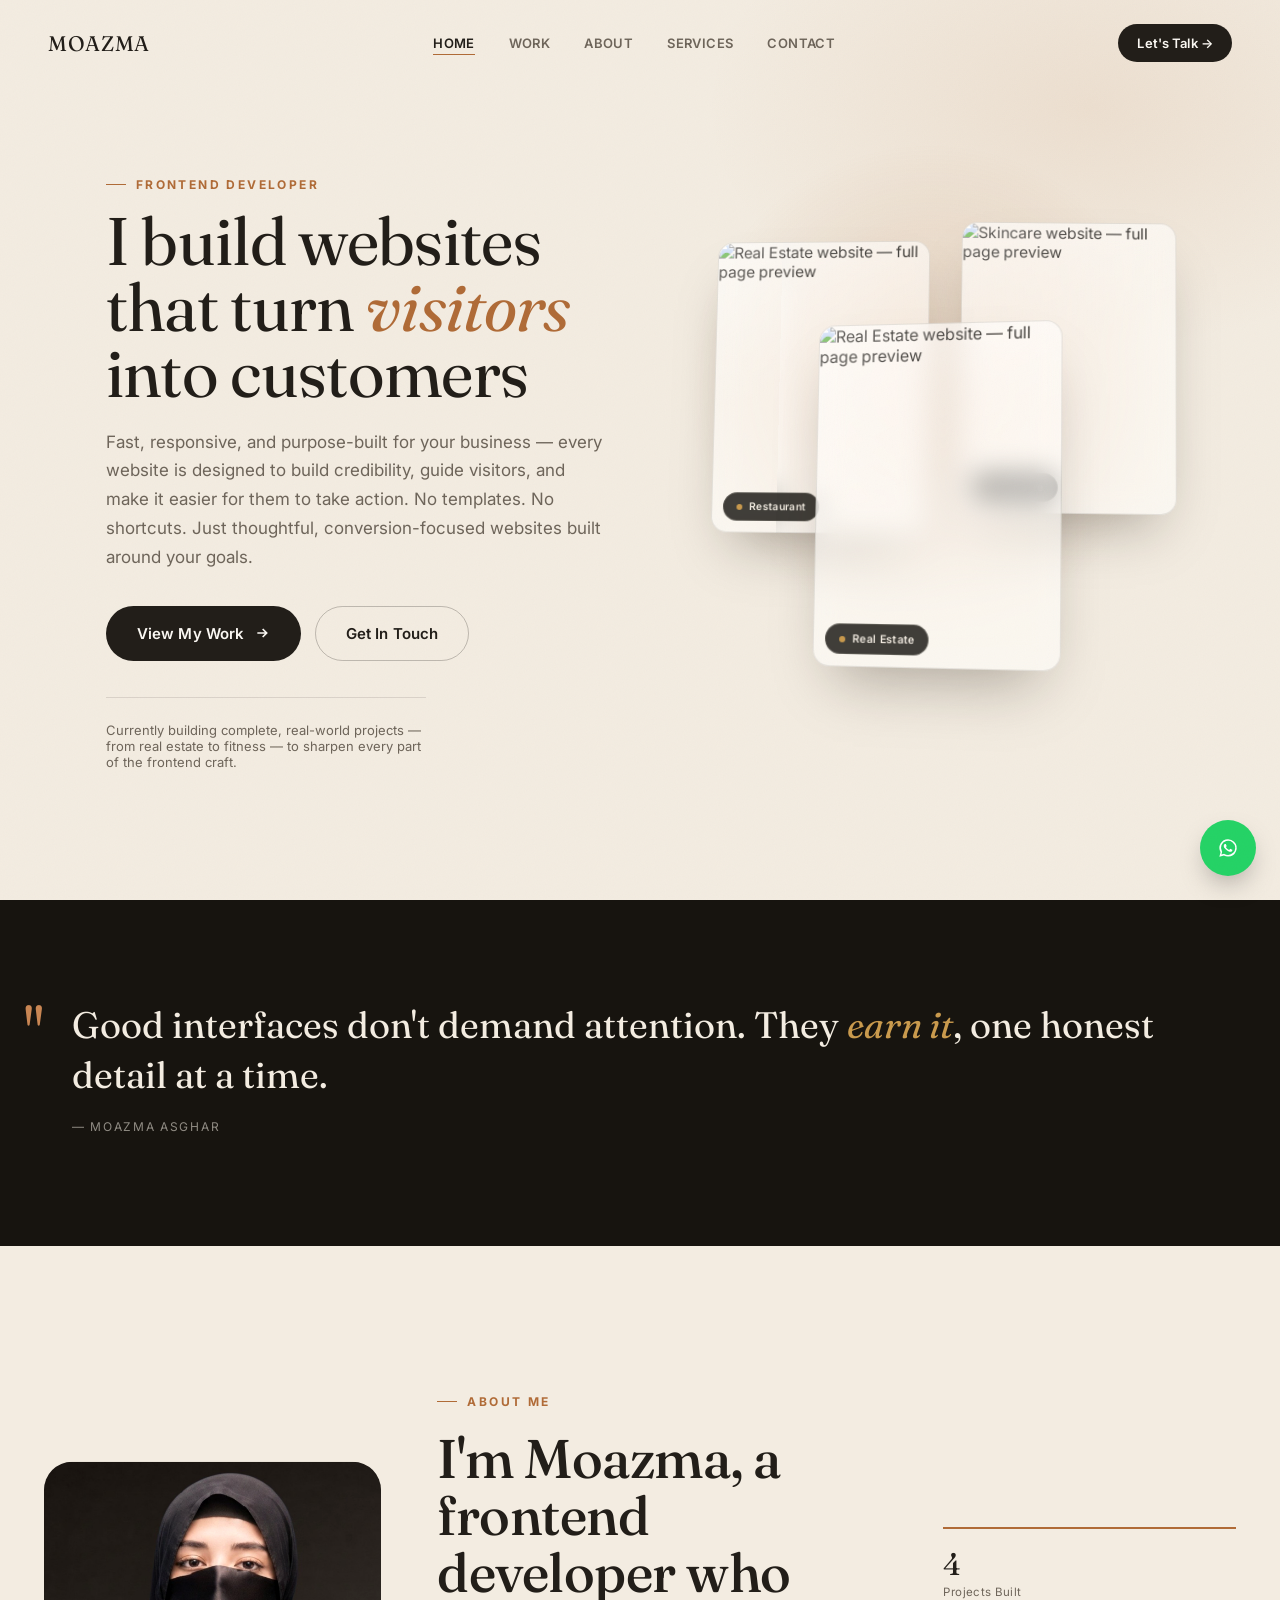
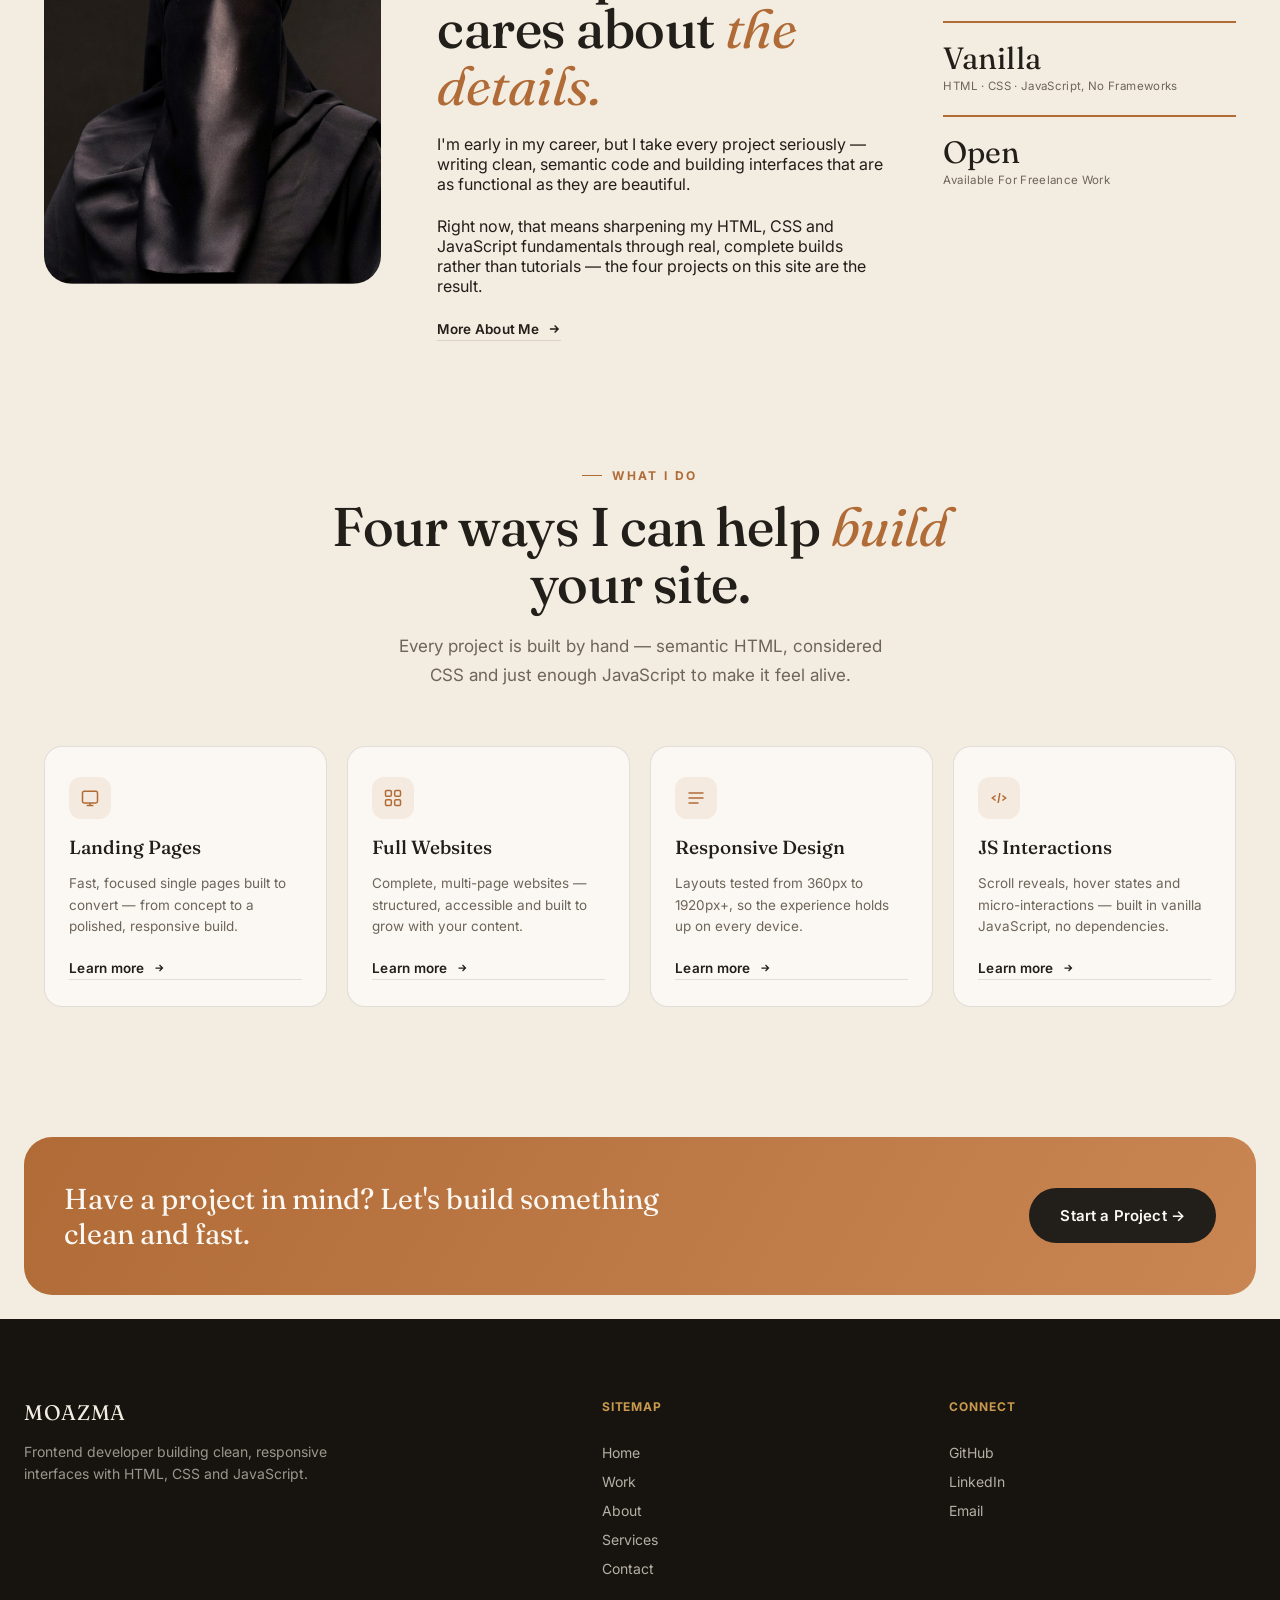
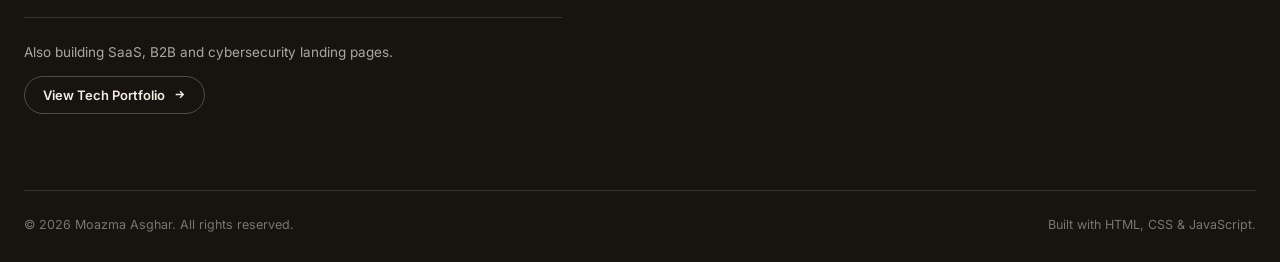
==== commit 9a9fca10: "Update print statement from 'Hello' to 'Goodbye'" ====
--- a/index.html
+++ b/index.html
@@ -46,10 +46,11 @@
     <div class="hero__inner">
       <div class="hero__copy">
         <p class="eyebrow reveal">Frontend Developer</p>
-        <h1 class="hero__title reveal">Crafting digital <em>experiences</em> that feel intentional.</h1>
+        <h1 class="hero__title reveal">I build websites that turn <em>visitors</em> into customers</h1>
         <p class="hero__sub reveal">
-          I design and build responsive websites and landing pages using HTML, CSS and vanilla
-          JavaScript — clean code, thoughtful interfaces, no shortcuts.
+          Fast, responsive, and purpose-built for your business — every website is designed to build credibility, guide visitors, and make it easier for them to take action.
+
+           No templates. No shortcuts. Just thoughtful, conversion-focused websites built around your goals.
         </p>
         <div class="hero__cta reveal">
           <a href="work.html" class="btn btn--dark btn--lg">
@@ -277,4 +278,4 @@
 </a>
 <script src="script.js"></script>
 </body>
-</html>+</html>
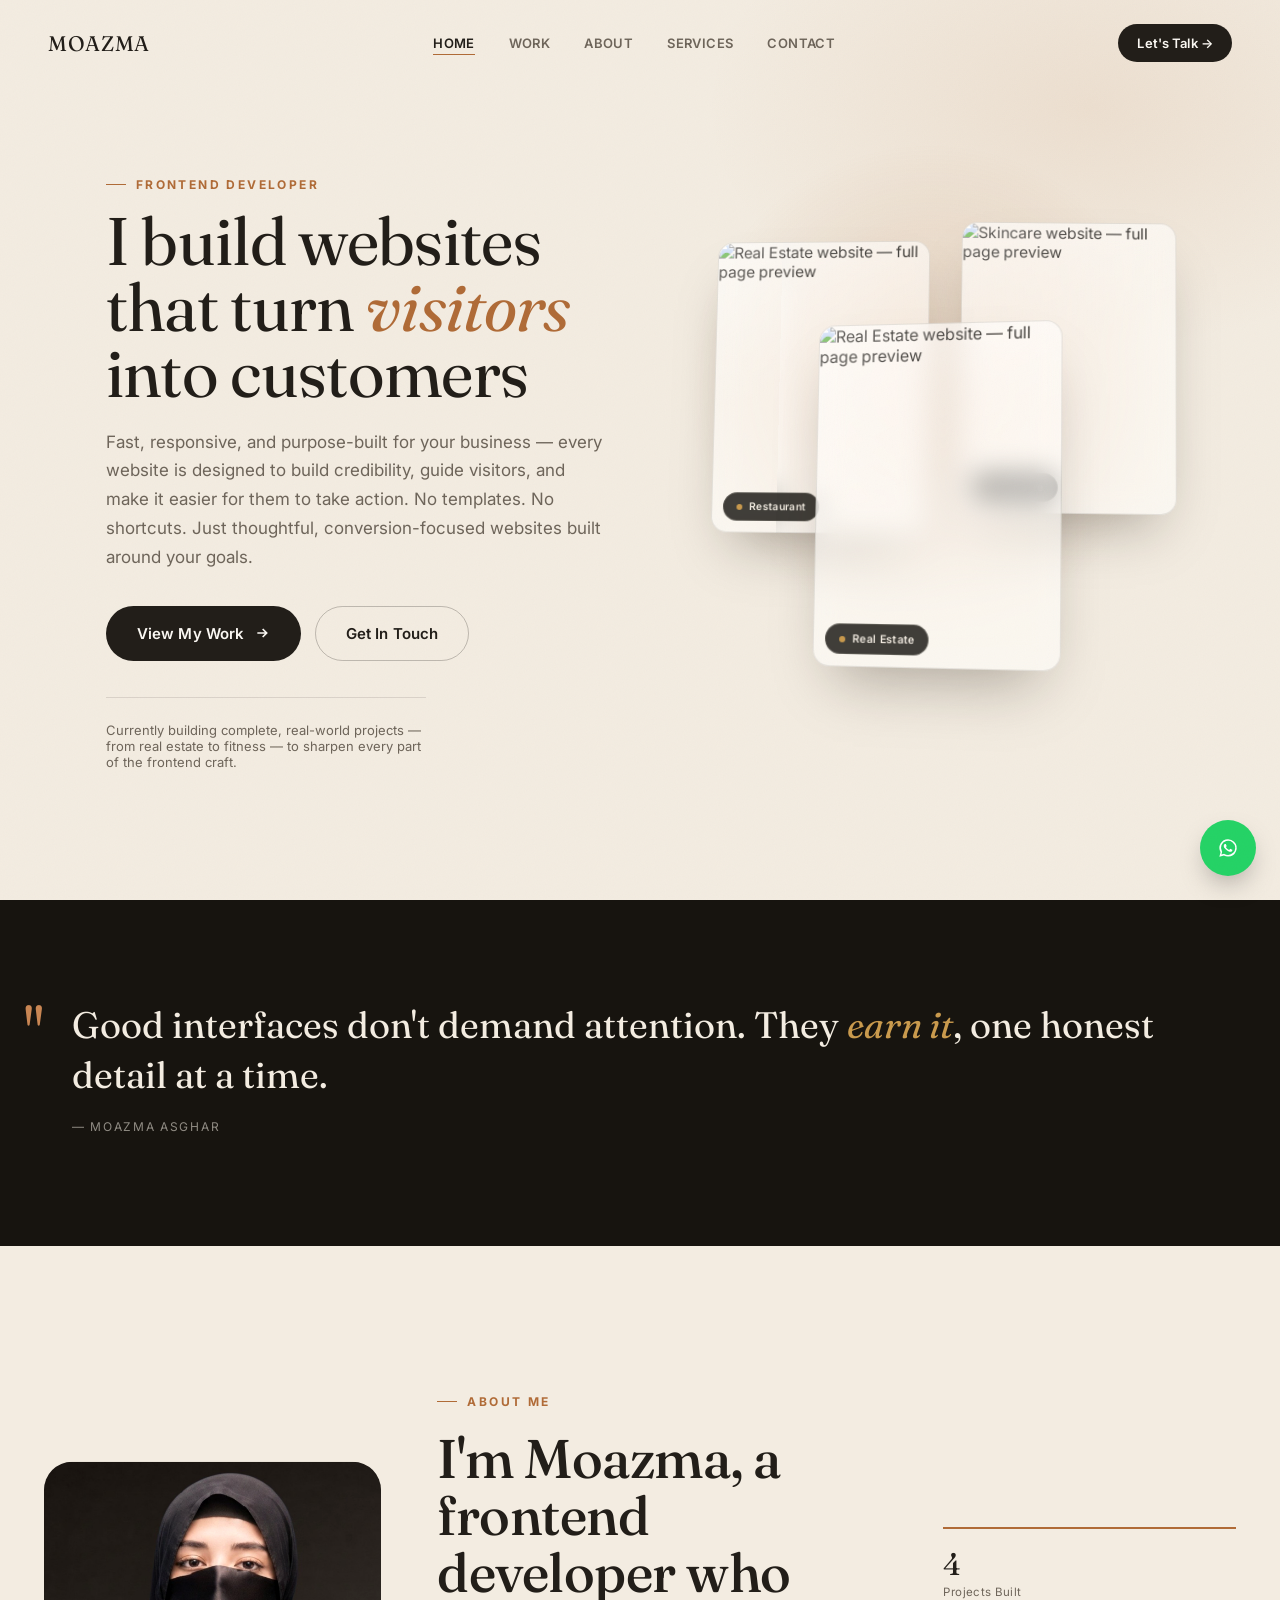
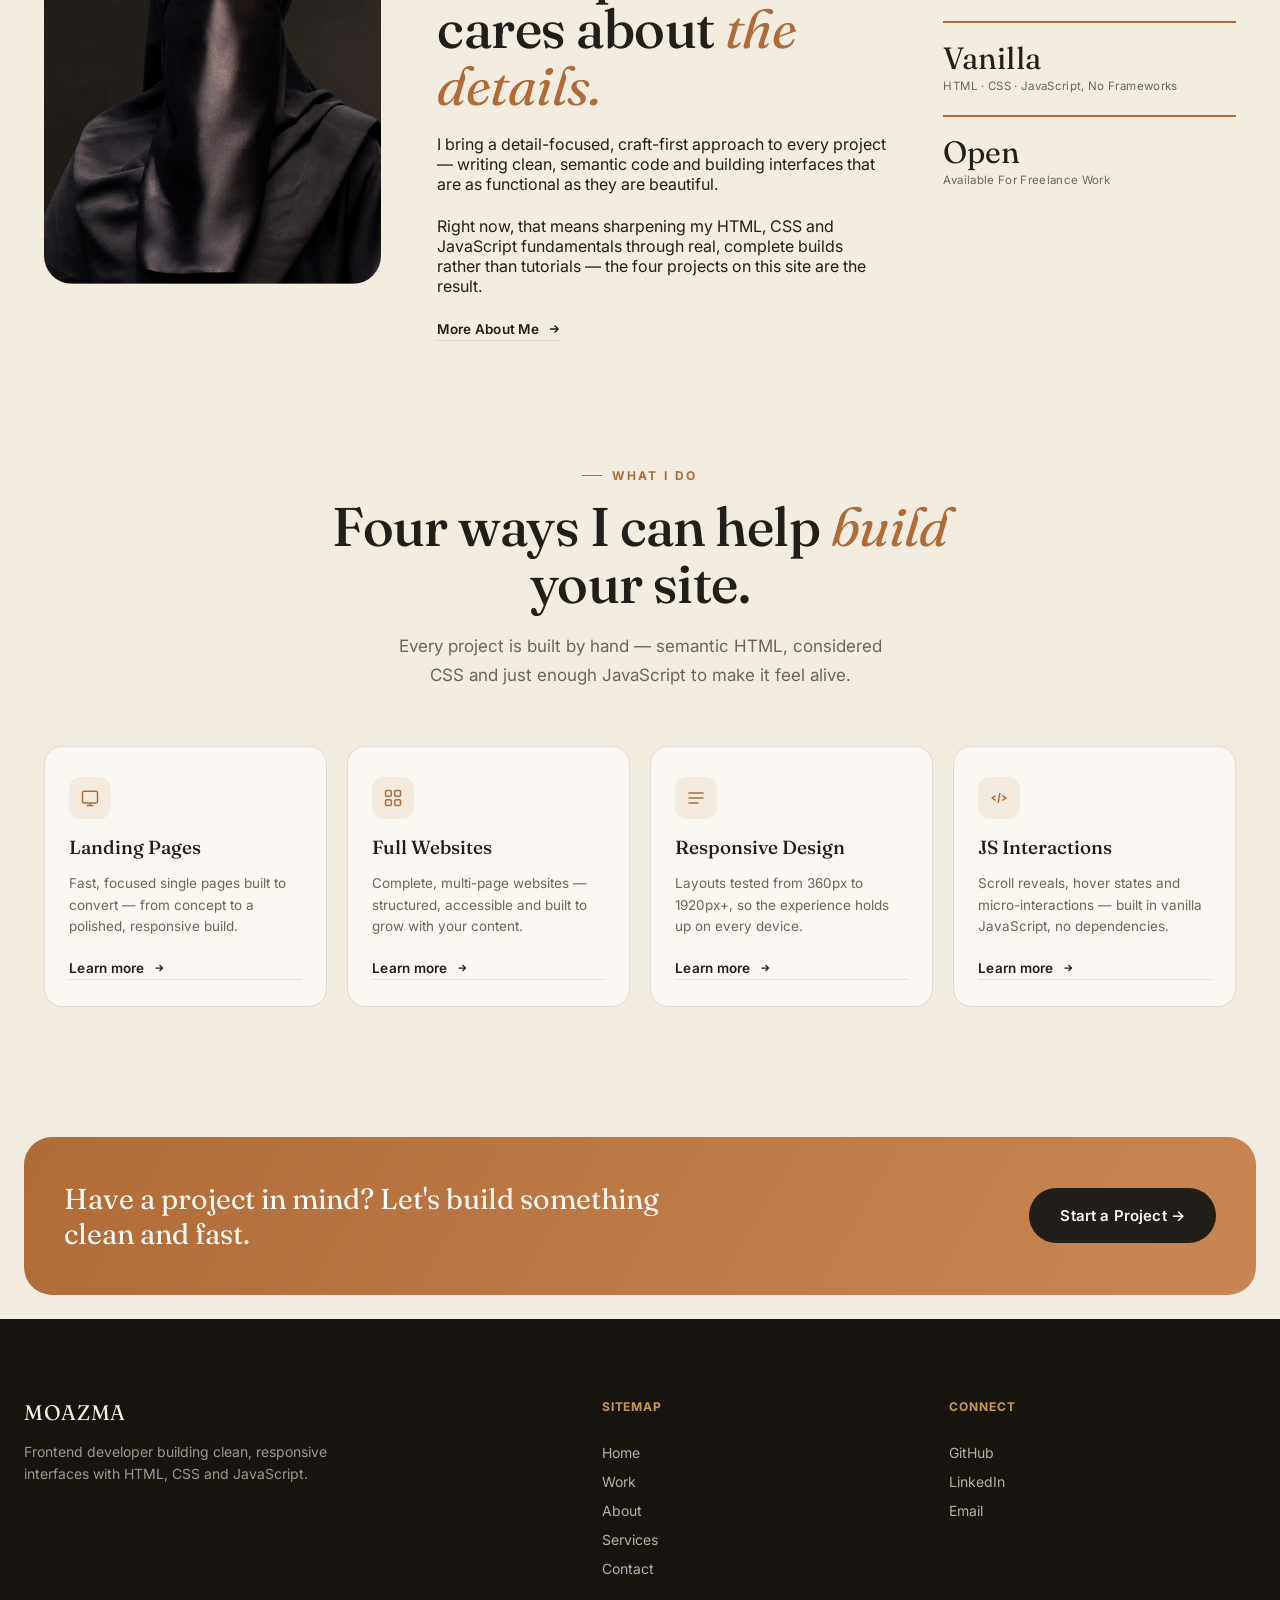
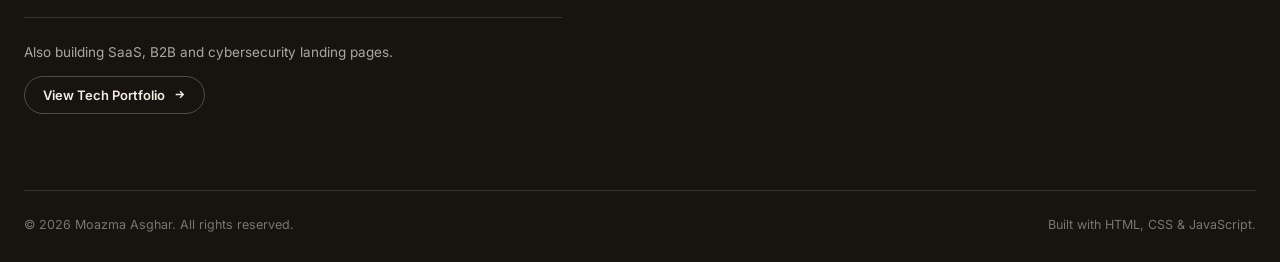
==== commit 2ce7512b: "Update fmt.Println to output 'Goodbye World'" ====
--- a/index.html
+++ b/index.html
@@ -133,8 +133,7 @@
       <p class="eyebrow reveal">About Me</p>
       <h2 class="section-title reveal">I'm Moazma, a frontend developer who cares about <em>the details.</em></h2>
       <p class="reveal">
-        I'm early in my career, but I take every project seriously — writing clean, semantic
-        code and building interfaces that are as functional as they are beautiful.
+        I bring a detail-focused, craft-first approach to every project — writing clean, semantic code and building interfaces that are as functional as they are beautiful.
       </p>
       <p class="reveal">
         Right now, that means sharpening my HTML, CSS and JavaScript fundamentals through real,
@@ -240,7 +239,7 @@
 
 <a href="https://www.linkedin.com/in/moazmawebdev/" target="_blank" rel="noopener noreferrer">
     LinkedIn</a>
-<a href="mailto:maozmawevdev@gmail.com">
+<a href="mailto:maozmawebdev@gmail.com">
     Email</a>
     </div>
     <!-- ============================================================
